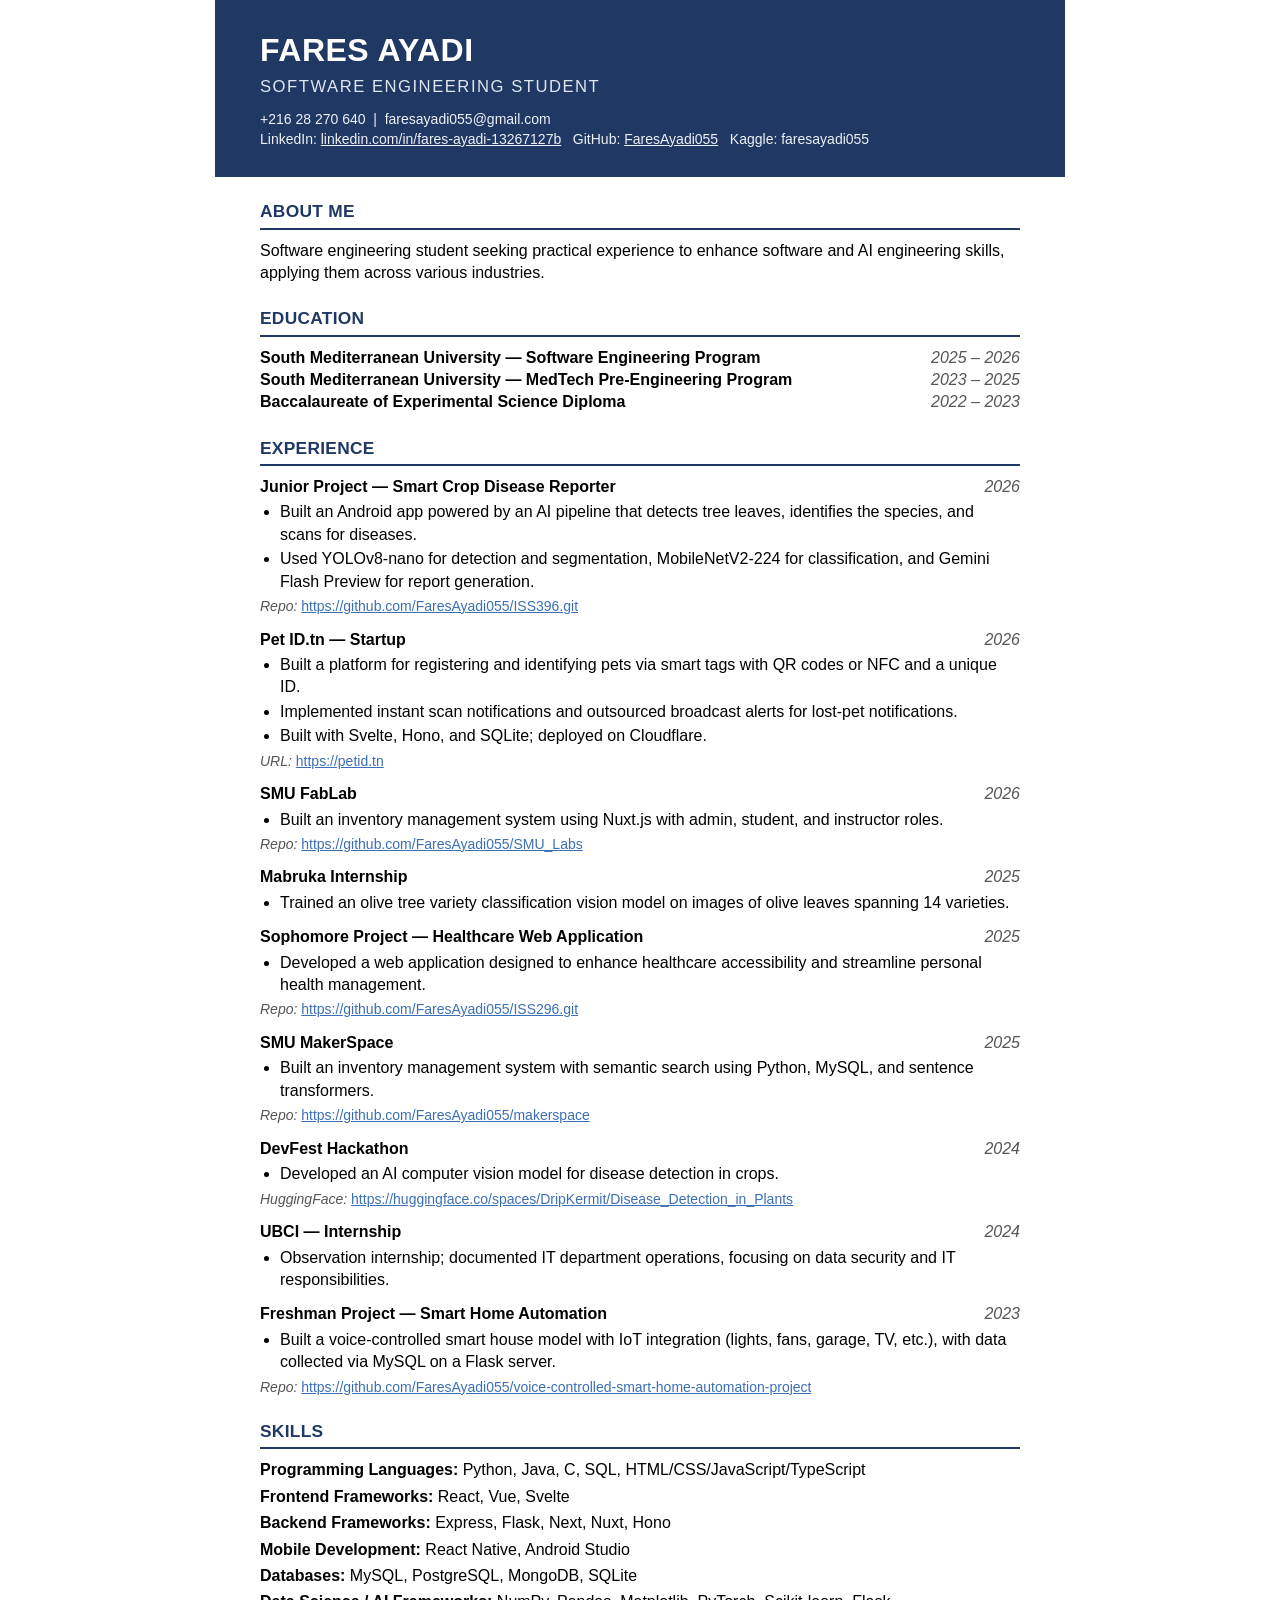
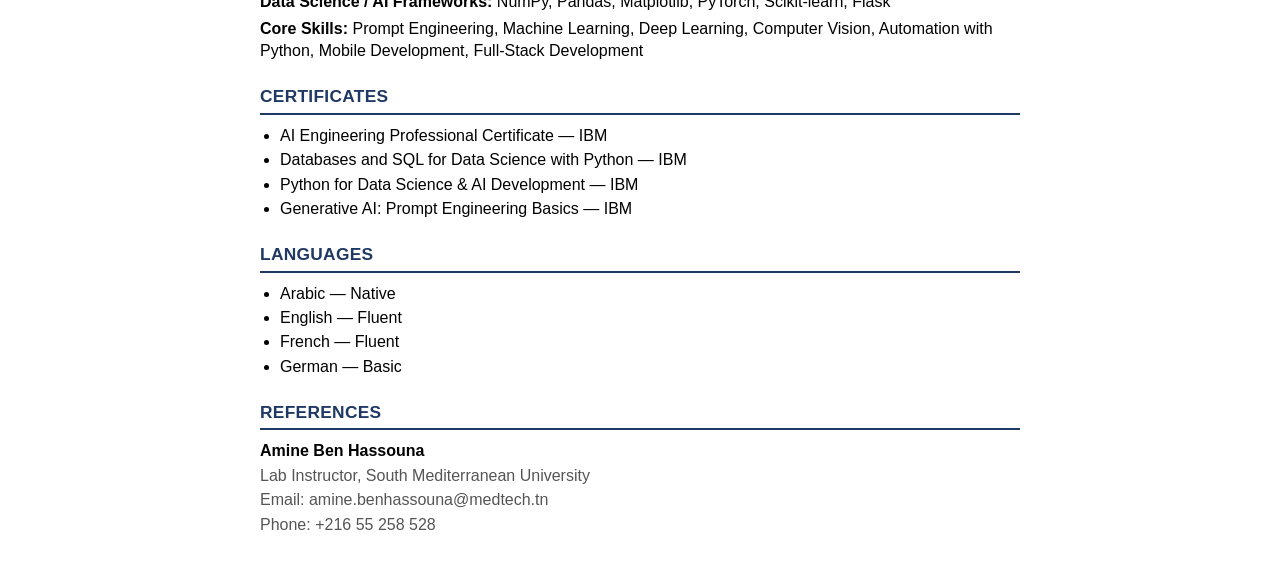
==== src/asset/Fares_Ayadi_CV.html @ 86f2e9fd "added CV html version" ====
<!DOCTYPE html>
<html lang="en">
<head>
<meta charset="UTF-8">
<meta name="viewport" content="width=device-width, initial-scale=1">
<title>Fares Ayadi CV</title>
<style>
  :root{
    --navy:#1F3864;
  }
  body{
    font-family:Calibri, Arial, sans-serif;
    color:#000000;
    background:#ffffff;
    max-width:850px;
    margin:0 auto;
    padding:0 0 40px 0;
    font-size:12pt;
    line-height:1.4;
  }
  .content{padding:0 45px;}
  .header{
    background:var(--navy);
    color:#ffffff;
    padding:28px 45px;
    margin-bottom:22px;
  }
  .name{
    font-size:24pt;
    font-weight:bold;
    letter-spacing:0.5px;
  }
  .title{
    font-size:12.5pt;
    letter-spacing:1.5px;
    color:#dfe6ef;
    margin-top:2px;
  }
  .contact{
    font-size:10.5pt;
    color:#eef1f6;
    margin-top:12px;
  }
  .contact a{color:#eef1f6;text-decoration:underline;}
  h2{
    font-size:13pt;
    font-weight:bold;
    color:var(--navy);
    letter-spacing:0.3px;
    border-bottom:2px solid var(--navy);
    padding-bottom:4px;
    margin-top:22px;
    margin-bottom:10px;
  }
  p{margin:4px 0;}
  .job{margin-bottom:12px;}
  .job-header{
    display:flex;
    justify-content:space-between;
    font-weight:bold;
  }
  .job-header .years{font-weight:normal;font-style:italic;color:#555;}
  ul{margin:3px 0 4px 0;padding-left:20px;}
  li{margin-bottom:2px;}
  .link-line{font-style:italic;font-size:10.5pt;color:#555;}
  .link-line a{color:#3b6fb5;text-decoration:underline;font-style:normal;}
  .edu-row{
    display:flex;
    justify-content:space-between;
  }
  .edu-row .name-col{font-weight:bold;}
  .edu-row .years{font-style:italic;color:#555;white-space:nowrap;}
  .skills-line{margin:4px 0;}
  .skills-line b{font-weight:bold;}
  .lang-list, .cert-list{margin:4px 0 4px 0;padding-left:20px;}
  .ref-block p{margin:2px 0;}
  .ref-block .ref-name{font-weight:bold;}
  .ref-block .ref-role, .ref-block .ref-contact{color:#555;}
</style>
</head>
<body>

  <div class="header">
    <div class="name">FARES AYADI</div>
    <div class="title">SOFTWARE ENGINEERING STUDENT</div>
    <div class="contact">
      +216 28 270 640&nbsp; |&nbsp; faresayadi055@gmail.com<br>
      LinkedIn: <a href="https://linkedin.com/in/fares-ayadi-13267127b">linkedin.com/in/fares-ayadi-13267127b</a>
      &nbsp;&nbsp;GitHub: <a href="https://github.com/FaresAyadi055">FaresAyadi055</a>
      &nbsp;&nbsp;Kaggle: faresayadi055
    </div>
  </div>

  <div class="content">

  <h2>ABOUT ME</h2>
  <p>Software engineering student seeking practical experience to enhance software and AI engineering skills, applying them across various industries.</p>

  <h2>EDUCATION</h2>
  <div class="edu-row"><span class="name-col">South Mediterranean University — Software Engineering Program</span><span class="years">2025 – 2026</span></div>
  <div class="edu-row"><span class="name-col">South Mediterranean University — MedTech Pre-Engineering Program</span><span class="years">2023 – 2025</span></div>
  <div class="edu-row"><span class="name-col">Baccalaureate of Experimental Science Diploma</span><span class="years">2022 – 2023</span></div>

  <h2>EXPERIENCE</h2>

  <div class="job">
    <div class="job-header"><span>Junior Project — Smart Crop Disease Reporter</span><span class="years">2026</span></div>
    <ul>
      <li>Built an Android app powered by an AI pipeline that detects tree leaves, identifies the species, and scans for diseases.</li>
      <li>Used YOLOv8-nano for detection and segmentation, MobileNetV2-224 for classification, and Gemini Flash Preview for report generation.</li>
    </ul>
    <p class="link-line">Repo: <a href="https://github.com/FaresAyadi055/ISS396.git">https://github.com/FaresAyadi055/ISS396.git</a></p>
  </div>

  <div class="job">
    <div class="job-header"><span>Pet ID.tn — Startup</span><span class="years">2026</span></div>
    <ul>
      <li>Built a platform for registering and identifying pets via smart tags with QR codes or NFC and a unique ID.</li>
      <li>Implemented instant scan notifications and outsourced broadcast alerts for lost-pet notifications.</li>
      <li>Built with Svelte, Hono, and SQLite; deployed on Cloudflare.</li>
    </ul>
    <p class="link-line">URL: <a href="https://petid.tn">https://petid.tn</a></p>
  </div>

  <div class="job">
    <div class="job-header"><span>SMU FabLab</span><span class="years">2026</span></div>
    <ul>
      <li>Built an inventory management system using Nuxt.js with admin, student, and instructor roles.</li>
    </ul>
    <p class="link-line">Repo: <a href="https://github.com/FaresAyadi055/SMU_Labs">https://github.com/FaresAyadi055/SMU_Labs</a></p>
  </div>

  <div class="job">
    <div class="job-header"><span>Mabruka Internship</span><span class="years">2025</span></div>
    <ul>
      <li>Trained an olive tree variety classification vision model on images of olive leaves spanning 14 varieties.</li>
    </ul>
  </div>

  <div class="job">
    <div class="job-header"><span>Sophomore Project — Healthcare Web Application</span><span class="years">2025</span></div>
    <ul>
      <li>Developed a web application designed to enhance healthcare accessibility and streamline personal health management.</li>
    </ul>
    <p class="link-line">Repo: <a href="https://github.com/FaresAyadi055/ISS296.git">https://github.com/FaresAyadi055/ISS296.git</a></p>
  </div>

  <div class="job">
    <div class="job-header"><span>SMU MakerSpace</span><span class="years">2025</span></div>
    <ul>
      <li>Built an inventory management system with semantic search using Python, MySQL, and sentence transformers.</li>
    </ul>
    <p class="link-line">Repo: <a href="https://github.com/FaresAyadi055/makerspace">https://github.com/FaresAyadi055/makerspace</a></p>
  </div>

  <div class="job">
    <div class="job-header"><span>DevFest Hackathon</span><span class="years">2024</span></div>
    <ul>
      <li>Developed an AI computer vision model for disease detection in crops.</li>
    </ul>
    <p class="link-line">HuggingFace: <a href="https://huggingface.co/spaces/DripKermit/Disease_Detection_in_Plants">https://huggingface.co/spaces/DripKermit/Disease_Detection_in_Plants</a></p>
  </div>

  <div class="job">
    <div class="job-header"><span>UBCI — Internship</span><span class="years">2024</span></div>
    <ul>
      <li>Observation internship; documented IT department operations, focusing on data security and IT responsibilities.</li>
    </ul>
  </div>

  <div class="job">
    <div class="job-header"><span>Freshman Project — Smart Home Automation</span><span class="years">2023</span></div>
    <ul>
      <li>Built a voice-controlled smart house model with IoT integration (lights, fans, garage, TV, etc.), with data collected via MySQL on a Flask server.</li>
    </ul>
    <p class="link-line">Repo: <a href="https://github.com/FaresAyadi055/voice-controlled-smart-home-automation-project">https://github.com/FaresAyadi055/voice-controlled-smart-home-automation-project</a></p>
  </div>

  <h2>SKILLS</h2>
  <p class="skills-line"><b>Programming Languages:</b> Python, Java, C, SQL, HTML/CSS/JavaScript/TypeScript</p>
  <p class="skills-line"><b>Frontend Frameworks:</b> React, Vue, Svelte</p>
  <p class="skills-line"><b>Backend Frameworks:</b> Express, Flask, Next, Nuxt, Hono</p>
  <p class="skills-line"><b>Mobile Development:</b> React Native, Android Studio</p>
  <p class="skills-line"><b>Databases:</b> MySQL, PostgreSQL, MongoDB, SQLite</p>
  <p class="skills-line"><b>Data Science / AI Frameworks:</b> NumPy, Pandas, Matplotlib, PyTorch, Scikit-learn, Flask</p>
  <p class="skills-line"><b>Core Skills:</b> Prompt Engineering, Machine Learning, Deep Learning, Computer Vision, Automation with Python, Mobile Development, Full-Stack Development</p>

  <h2>CERTIFICATES</h2>
  <ul class="cert-list">
    <li>AI Engineering Professional Certificate — IBM</li>
    <li>Databases and SQL for Data Science with Python — IBM</li>
    <li>Python for Data Science & AI Development — IBM</li>
    <li>Generative AI: Prompt Engineering Basics — IBM</li>
  </ul>

  <h2>LANGUAGES</h2>
  <ul class="lang-list">
    <li>Arabic — Native</li>
    <li>English — Fluent</li>
    <li>French — Fluent</li>
    <li>German — Basic</li>
  </ul>

  <h2>REFERENCES</h2>
  <div class="ref-block">
    <p class="ref-name">Amine Ben Hassouna</p>
    <p class="ref-role">Lab Instructor, South Mediterranean University</p>
    <p class="ref-contact">Email: amine.benhassouna@medtech.tn</p>
    <p class="ref-contact">Phone: +216 55 258 528</p>
  </div>

  </div>

</body>
</html>
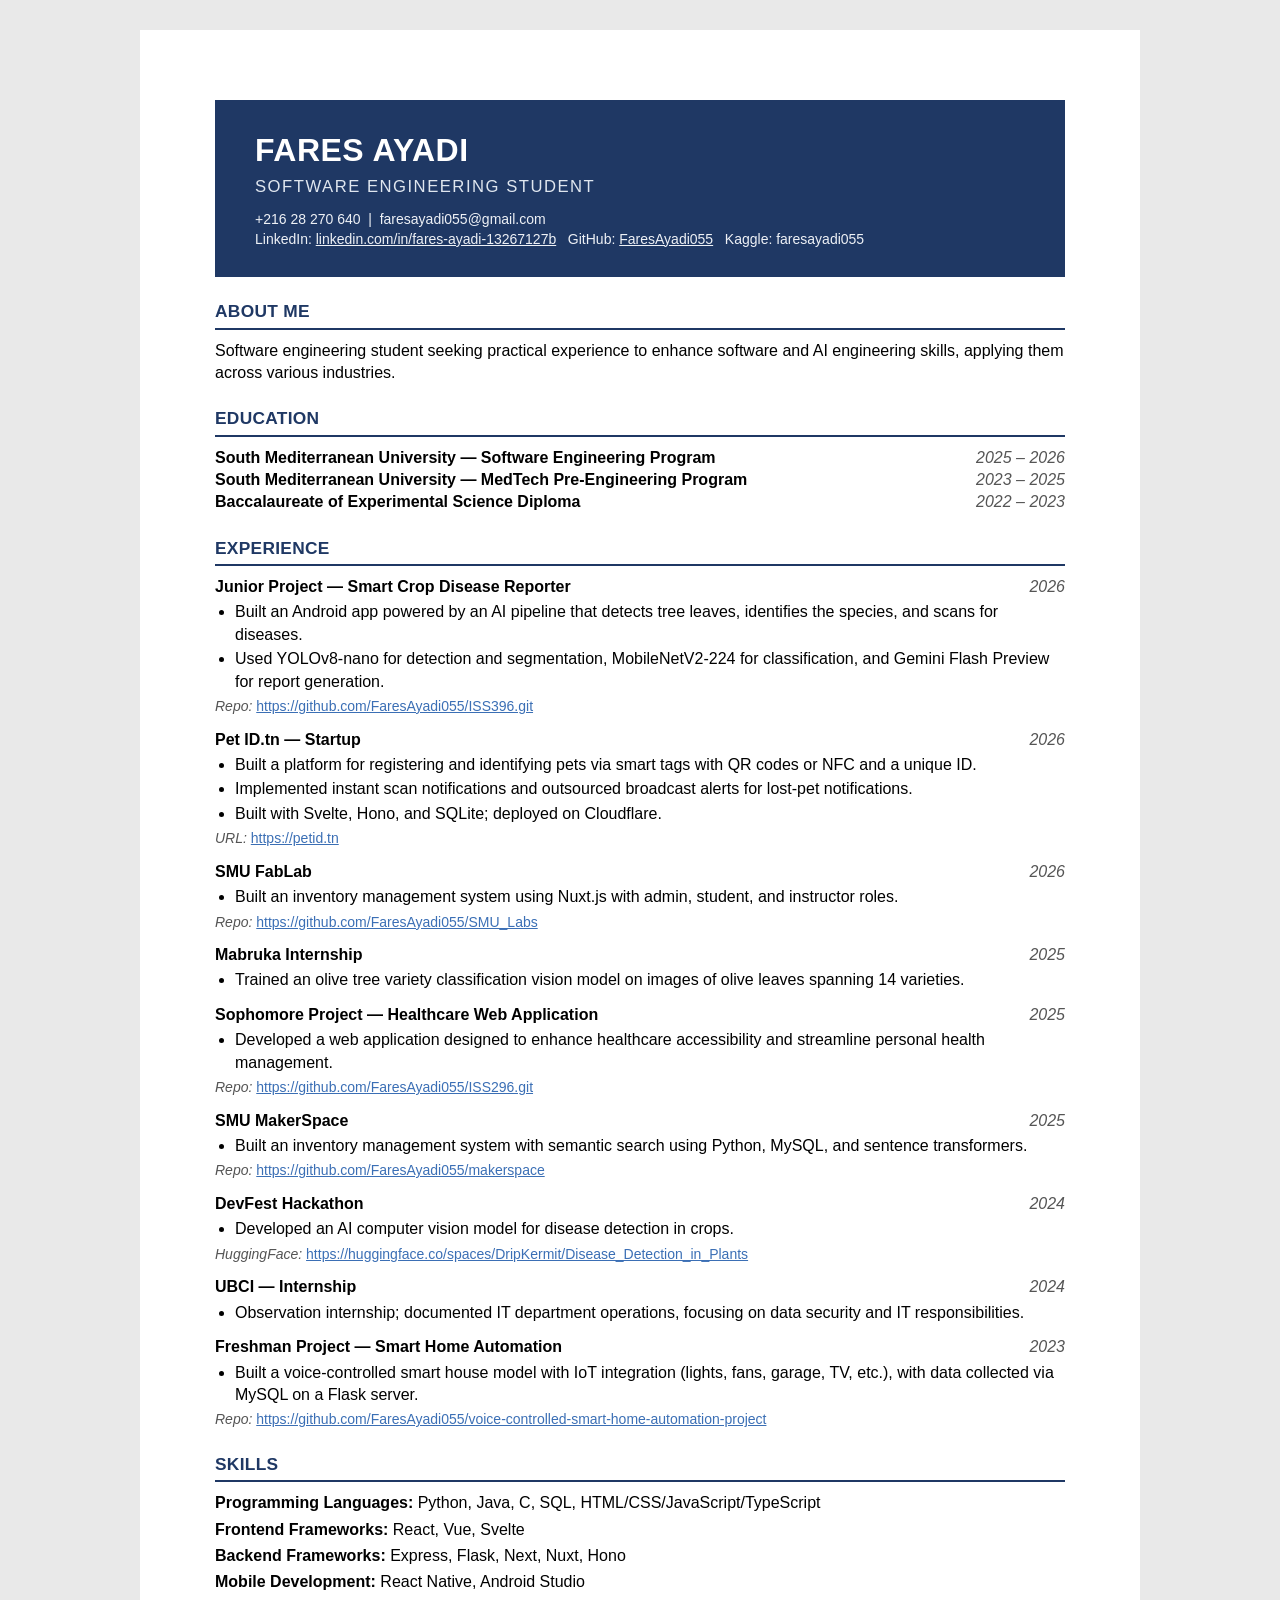
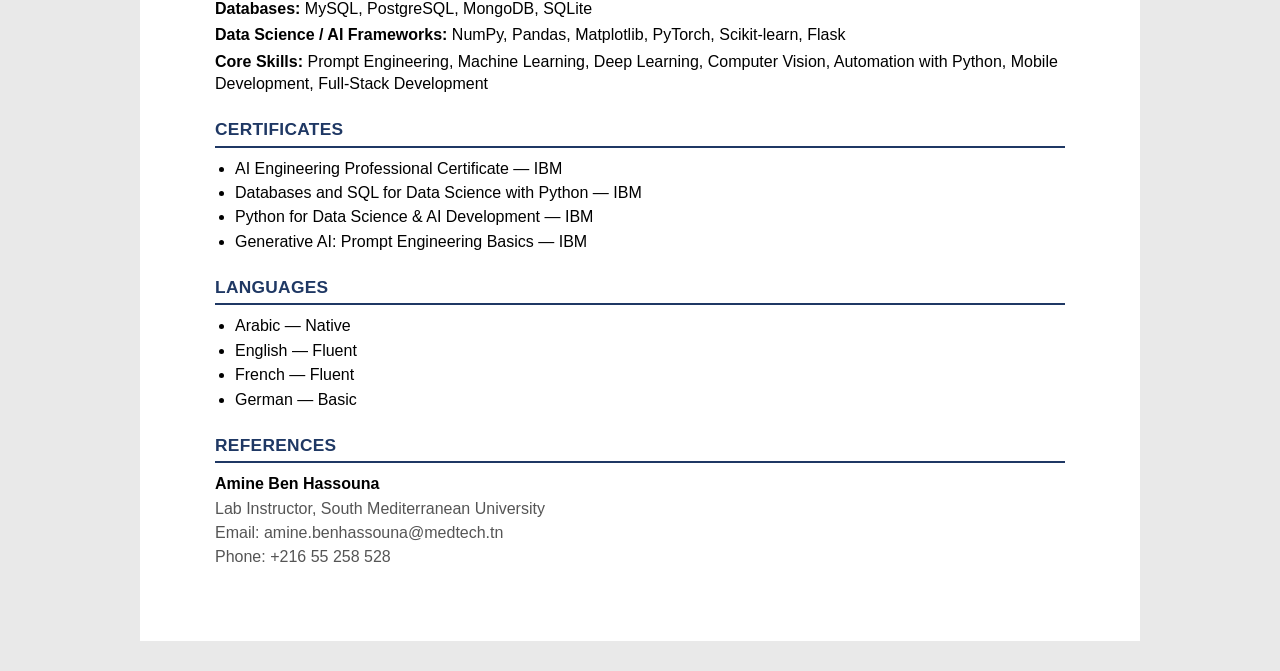
==== commit ea635c21: "Modify CV styles and structure Updated styles for body and header, added page wrapper." ====
--- a/src/asset/Fares_Ayadi_CV.html
+++ b/src/asset/Fares_Ayadi_CV.html
@@ -11,19 +11,24 @@
   body{
     font-family:Calibri, Arial, sans-serif;
     color:#000000;
-    background:#ffffff;
+    background:#e9e9e9;
+    margin:0;
+    padding:30px 0;
+    font-size:12pt;
+    line-height:1.4;
+  }
+  .page{
     max-width:850px;
     margin:0 auto;
-    padding:0 0 40px 0;
-    font-size:12pt;
-    line-height:1.4;
-  }
-  .content{padding:0 45px;}
+    background:#ffffff;
+    padding:70px 75px;
+  }
+  .content{padding:0;}
   .header{
     background:var(--navy);
     color:#ffffff;
-    padding:28px 45px;
-    margin-bottom:22px;
+    padding:28px 40px;
+    margin:0 0 22px 0;
   }
   .name{
     font-size:24pt;
@@ -79,6 +84,7 @@
 </style>
 </head>
 <body>
+<div class="page">
 
   <div class="header">
     <div class="name">FARES AYADI</div>
@@ -211,5 +217,6 @@
 
   </div>
 
+</div>
 </body>
 </html>
